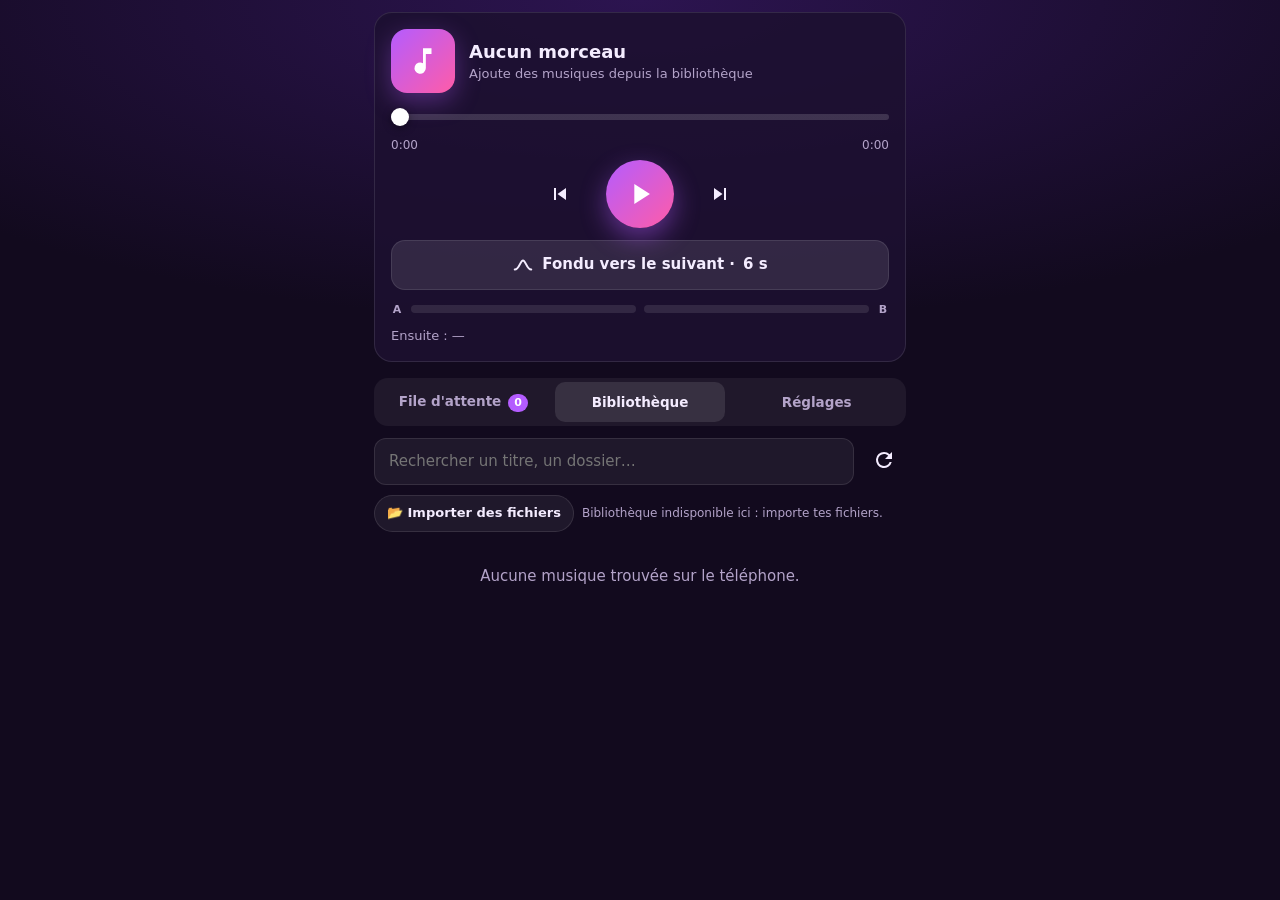
==== projects_hub/assets/builtin/fondu_musique/index.html @ 063cb2e8 "feat(hub): build Fondu musique as a built-in phone app playing local music Instead of pointing at a " ====
<!DOCTYPE html>
<html lang="fr">
<head>
  <meta charset="utf-8">
  <meta name="viewport" content="width=device-width, initial-scale=1, viewport-fit=cover, user-scalable=no">
  <meta name="theme-color" content="#160b24">
  <title>Fondu musique</title>
  <link rel="icon" href="data:,">
  <link rel="stylesheet" href="style.css">
</head>
<body>
  <main class="app">
    <section class="now card" aria-label="Lecture en cours">
      <div class="now-head">
        <div class="art" id="art" aria-hidden="true">
          <svg viewBox="0 0 24 24"><path d="M12 3v10.55A4 4 0 1 0 14 17V7h4V3h-6z"/></svg>
        </div>
        <div class="meta">
          <div class="title" id="title">Aucun morceau</div>
          <div class="sub" id="sub">Ajoute des musiques depuis la bibliothèque</div>
        </div>
      </div>

      <input type="range" id="seek" min="0" max="1000" value="0" aria-label="Position">
      <div class="times"><span id="cur">0:00</span><span id="dur">0:00</span></div>

      <div class="controls">
        <button class="icon" id="prev" aria-label="Précédent">
          <svg viewBox="0 0 24 24"><path d="M6 6h2v12H6zm3.5 6 8.5 6V6z"/></svg>
        </button>
        <button class="icon big" id="play" aria-label="Lecture"></button>
        <button class="icon" id="next" aria-label="Suivant">
          <svg viewBox="0 0 24 24"><path d="M6 18l8.5-6L6 6v12zM16 6v12h2V6h-2z"/></svg>
        </button>
      </div>

      <button class="fade-btn" id="fadeNow">
        <svg viewBox="0 0 24 24" aria-hidden="true"><path d="M3 17c5 0 6-10 9-10s4 10 9 10" fill="none" stroke="currentColor" stroke-width="2.2" stroke-linecap="round"/></svg>
        Fondu vers le suivant · <span id="fadeLabel">6 s</span>
      </button>

      <div class="mix" aria-label="Volumes des deux platines">
        <span class="deck-label">A</span>
        <div class="meter"><i id="mixA"></i></div>
        <div class="meter right"><i id="mixB"></i></div>
        <span class="deck-label">B</span>
      </div>
      <div class="upnext" id="upNext">Ensuite : —</div>
    </section>

    <nav class="tabs" role="tablist">
      <button role="tab" data-tab="queue" class="active">File d'attente <span class="count" id="qCount">0</span></button>
      <button role="tab" data-tab="library">Bibliothèque</button>
      <button role="tab" data-tab="settings">Réglages</button>
    </nav>

    <section class="tab" id="tab-queue">
      <div class="toolbar">
        <button class="chip" id="shuffle">🔀 Mélanger</button>
        <button class="chip" id="repeat">🔁 Tout répéter</button>
        <button class="chip danger" id="clear">Vider</button>
      </div>
      <ol class="list" id="queue"></ol>
      <div class="empty" id="queueEmpty">
        <p>La file d'attente est vide.</p>
        <button class="primary" data-goto="library">Choisir des musiques</button>
      </div>
    </section>

    <section class="tab hidden" id="tab-library">
      <div class="perm card hidden" id="perm">
        <p><strong>Accès à tes musiques</strong><br>Autorise « Accès à tous les fichiers » pour Mes Projets afin de lister les musiques du téléphone, puis reviens ici.</p>
        <button class="primary" id="grant">Autoriser l'accès</button>
      </div>
      <div class="search-row">
        <input type="search" id="search" placeholder="Rechercher un titre, un dossier…" autocomplete="off">
        <button class="icon small" id="refresh" aria-label="Actualiser">
          <svg viewBox="0 0 24 24"><path d="M17.65 6.35A7.96 7.96 0 0 0 12 4a8 8 0 1 0 7.73 10h-2.08A6 6 0 1 1 12 6c1.66 0 3.14.69 4.22 1.78L13 11h7V4l-2.35 2.35z"/></svg>
        </button>
      </div>
      <div class="toolbar">
        <label class="chip">📂 Importer des fichiers
          <input type="file" id="import" accept="audio/*" multiple hidden>
        </label>
        <span class="lib-info" id="libInfo"></span>
      </div>
      <div id="library"></div>
    </section>

    <section class="tab hidden" id="tab-settings">
      <div class="card setting">
        <div class="setting-head"><span>Durée du fondu</span><strong id="fadeVal">6 s</strong></div>
        <input type="range" id="fade" min="0" max="20" step="0.5" value="6">
      </div>
      <div class="card setting">
        <div class="setting-head"><span>Forme du fondu</span></div>
        <div class="segmented" id="curve">
          <button data-v="equal">Égale puissance</button>
          <button data-v="smooth">Douce</button>
          <button data-v="linear">Linéaire</button>
        </div>
        <svg class="curve-preview" id="curvePreview" viewBox="0 0 100 40" preserveAspectRatio="none"></svg>
      </div>
      <label class="card setting toggle">
        <span>Fondu automatique en fin de morceau<small>Le suivant démarre pendant que l'actuel s'éteint</small></span>
        <input type="checkbox" id="auto">
      </label>
      <label class="card setting toggle">
        <span>Fondu sur pause / reprise<small>Évite les coupures brutales</small></span>
        <input type="checkbox" id="fadePause">
      </label>
      <label class="card setting toggle">
        <span>Fondu aussi sur ⏮ / ⏭<small>Sinon passage rapide (1 s)</small></span>
        <input type="checkbox" id="fadeSkip">
      </label>
      <div class="card setting">
        <div class="setting-head"><span>Volume général</span><strong id="volVal">100 %</strong></div>
        <input type="range" id="volume" min="0" max="1" step="0.01" value="1">
      </div>
      <p class="about">Fondu musique · lit les musiques de ton téléphone (MP3, M4A, OGG, FLAC, WAV…) et enchaîne les morceaux en fondu. Tout reste sur l'appareil.</p>
    </section>
  </main>
  <div class="toast" id="toast" role="status"></div>
  <script src="app.js"></script>
</body>
</html>
---- projects_hub/assets/builtin/fondu_musique/style.css ----
:root {
  --bg: #120a1e;
  --bg2: #1d1030;
  --card: rgba(255, 255, 255, 0.06);
  --card-strong: rgba(255, 255, 255, 0.1);
  --line: rgba(255, 255, 255, 0.1);
  --text: #f4ecff;
  --muted: #b3a3c9;
  --accent: #b45cff;
  --accent2: #ff5ca8;
  --danger: #ff6b7a;
  --radius: 18px;
  color-scheme: dark;
}

* { box-sizing: border-box; -webkit-tap-highlight-color: transparent; }

html, body {
  margin: 0;
  min-height: 100%;
  background: radial-gradient(120% 60% at 50% 0%, #2c1450 0%, var(--bg) 60%) fixed, var(--bg);
  color: var(--text);
  font: 15px/1.4 system-ui, -apple-system, "Segoe UI", Roboto, sans-serif;
}

button, input { font: inherit; color: inherit; }
button { cursor: pointer; border: 0; background: none; }
svg { width: 24px; height: 24px; fill: currentColor; }

.app {
  max-width: 560px;
  margin: 0 auto;
  padding: max(12px, env(safe-area-inset-top)) 14px calc(24px + env(safe-area-inset-bottom));
}

.card {
  background: var(--card);
  border: 1px solid var(--line);
  border-radius: var(--radius);
}

.hidden { display: none !important; }

/* ---------- Now playing ---------- */
.now { padding: 16px; background: rgba(29, 16, 48, 0.88); }
.now-head { display: flex; gap: 14px; align-items: center; }
.art {
  flex: none; width: 64px; height: 64px; border-radius: 16px;
  display: grid; place-items: center;
  background: linear-gradient(135deg, var(--accent), var(--accent2));
  box-shadow: 0 8px 24px rgba(180, 92, 255, 0.35);
}
.art svg { width: 34px; height: 34px; fill: #fff; }
.art.playing { animation: pulse 1.6s ease-in-out infinite; }
@keyframes pulse { 50% { transform: scale(1.05); } }
.meta { min-width: 0; }
.title { font-size: 18px; font-weight: 750; white-space: nowrap; overflow: hidden; text-overflow: ellipsis; }
.sub { color: var(--muted); font-size: 13px; white-space: nowrap; overflow: hidden; text-overflow: ellipsis; }

input[type=range] {
  -webkit-appearance: none; appearance: none;
  width: 100%; height: 28px; background: transparent; margin: 10px 0 0;
}
input[type=range]::-webkit-slider-runnable-track {
  height: 6px; border-radius: 3px;
  background: linear-gradient(90deg, var(--accent) var(--p, 0%), rgba(255,255,255,0.15) var(--p, 0%));
}
input[type=range]::-webkit-slider-thumb {
  -webkit-appearance: none; width: 18px; height: 18px; border-radius: 50%;
  background: #fff; margin-top: -6px; box-shadow: 0 2px 8px rgba(0,0,0,0.4);
}
.times { display: flex; justify-content: space-between; color: var(--muted); font-size: 12px; font-variant-numeric: tabular-nums; }

.controls { display: flex; justify-content: center; align-items: center; gap: 22px; margin: 6px 0 12px; }
.icon { width: 48px; height: 48px; border-radius: 50%; display: grid; place-items: center; color: var(--text); }
.icon:active { background: var(--card-strong); }
.icon.big {
  width: 68px; height: 68px;
  background: linear-gradient(135deg, var(--accent), var(--accent2));
  box-shadow: 0 10px 26px rgba(180, 92, 255, 0.45);
}
.icon.big svg { width: 34px; height: 34px; fill: #fff; }
.icon.small { width: 44px; height: 44px; flex: none; }

.fade-btn {
  width: 100%; padding: 13px; border-radius: 14px;
  display: flex; align-items: center; justify-content: center; gap: 8px;
  background: var(--card-strong); border: 1px solid var(--line); font-weight: 650;
}
.fade-btn:active { background: rgba(180, 92, 255, 0.25); }
.fade-btn svg { width: 22px; height: 22px; }

.mix { display: flex; align-items: center; gap: 8px; margin-top: 12px; }
.deck-label { font-size: 11px; font-weight: 800; color: var(--muted); width: 12px; text-align: center; }
.meter { flex: 1; height: 8px; border-radius: 4px; background: rgba(255,255,255,0.1); overflow: hidden; display: flex; }
.meter i { display: block; height: 100%; width: 0; background: linear-gradient(90deg, var(--accent), var(--accent2)); border-radius: 4px; transition: width 0.1s linear; }
.meter.right { justify-content: flex-end; }
.meter.right i { background: linear-gradient(90deg, var(--accent2), var(--accent)); }
.upnext { margin-top: 10px; font-size: 13px; color: var(--muted); white-space: nowrap; overflow: hidden; text-overflow: ellipsis; }

/* ---------- Tabs ---------- */
.tabs { display: flex; gap: 6px; margin: 16px 0 12px; padding: 4px; background: var(--card); border-radius: 14px; }
.tabs button { flex: 1; padding: 10px 4px; border-radius: 10px; color: var(--muted); font-weight: 650; font-size: 13.5px; white-space: nowrap; }
.tabs button.active { background: var(--card-strong); color: var(--text); }
.count { display: inline-block; margin-left: 2px; min-width: 20px; padding: 0 6px; border-radius: 10px; background: var(--accent); color: #fff; font-size: 11px; line-height: 18px; }

.toolbar { display: flex; flex-wrap: wrap; gap: 8px; align-items: center; margin-bottom: 10px; }
.chip { padding: 8px 12px; border-radius: 999px; background: var(--card); border: 1px solid var(--line); font-size: 13px; font-weight: 600; }
.chip.on { background: rgba(180, 92, 255, 0.25); border-color: var(--accent); }
.chip.danger { color: var(--danger); }
.primary { padding: 12px 18px; border-radius: 12px; background: linear-gradient(135deg, var(--accent), var(--accent2)); color: #fff; font-weight: 700; }

/* ---------- Lists ---------- */
.list { list-style: none; margin: 0; padding: 0; }
.row {
  display: flex; align-items: center; gap: 10px;
  padding: 10px 10px 10px 12px; margin-bottom: 6px;
  background: var(--card); border: 1px solid var(--line); border-radius: 14px;
}
.row.current { border-color: var(--accent); background: rgba(180, 92, 255, 0.16); }
.row .num { width: 22px; text-align: center; color: var(--muted); font-size: 12px; font-variant-numeric: tabular-nums; flex: none; }
.row .txt { flex: 1; min-width: 0; }
.row .name { font-weight: 600; white-space: nowrap; overflow: hidden; text-overflow: ellipsis; }
.row .folder { font-size: 12px; color: var(--muted); white-space: nowrap; overflow: hidden; text-overflow: ellipsis; }
.row .btn { width: 36px; height: 36px; border-radius: 10px; display: grid; place-items: center; color: var(--muted); flex: none; font-size: 18px; }
.row .btn:active { background: var(--card-strong); color: var(--text); }
.row .btn.add { color: var(--accent); font-size: 24px; font-weight: 300; }
.eq { display: inline-flex; gap: 2px; align-items: flex-end; height: 14px; width: 22px; justify-content: center; flex: none; }
.eq i { width: 3px; background: var(--accent); animation: eq 0.9s ease-in-out infinite; }
.eq i:nth-child(2) { animation-delay: -0.3s; } .eq i:nth-child(3) { animation-delay: -0.6s; }
.eq.paused i { animation-play-state: paused; }
@keyframes eq { 0%, 100% { height: 3px; } 50% { height: 14px; } }

.empty { text-align: center; color: var(--muted); padding: 24px 0; }

.search-row { display: flex; gap: 8px; margin-bottom: 10px; }
input[type=search] {
  flex: 1; padding: 12px 14px; border-radius: 12px;
  border: 1px solid var(--line); background: var(--card); outline: none;
}
input[type=search]:focus { border-color: var(--accent); }
.lib-info { color: var(--muted); font-size: 12px; }

details.folder { margin-bottom: 8px; background: var(--card); border: 1px solid var(--line); border-radius: 14px; overflow: hidden; }
details.folder summary {
  list-style: none; display: flex; align-items: center; gap: 10px; padding: 12px; cursor: pointer;
}
details.folder summary::-webkit-details-marker { display: none; }
details.folder summary .fname { flex: 1; min-width: 0; font-weight: 700; white-space: nowrap; overflow: hidden; text-overflow: ellipsis; }
details.folder summary .fcount { color: var(--muted); font-size: 12px; }
details.folder .tracks { padding: 0 8px 8px; }
details.folder .row { background: rgba(255,255,255,0.03); }

.perm { padding: 14px; margin-bottom: 12px; border-color: var(--accent); }
.perm p { margin: 0 0 10px; }

/* ---------- Settings ---------- */
.setting { padding: 14px; margin-bottom: 10px; display: block; }
.setting-head { display: flex; justify-content: space-between; align-items: center; font-weight: 600; }
.setting-head strong { color: var(--accent); font-variant-numeric: tabular-nums; }
.toggle { display: flex; align-items: center; justify-content: space-between; gap: 12px; font-weight: 600; }
.toggle small { display: block; font-weight: 400; color: var(--muted); font-size: 12px; }
.toggle input { appearance: none; -webkit-appearance: none; width: 48px; height: 28px; border-radius: 14px; background: rgba(255,255,255,0.18); position: relative; flex: none; transition: background 0.2s; }
.toggle input::after { content: ""; position: absolute; top: 3px; left: 3px; width: 22px; height: 22px; border-radius: 50%; background: #fff; transition: transform 0.2s; }
.toggle input:checked { background: var(--accent); }
.toggle input:checked::after { transform: translateX(20px); }
.segmented { display: flex; gap: 4px; margin-top: 10px; padding: 3px; background: rgba(0,0,0,0.25); border-radius: 12px; }
.segmented button { flex: 1; padding: 9px 4px; border-radius: 9px; font-size: 13px; color: var(--muted); font-weight: 600; }
.segmented button.active { background: var(--accent); color: #fff; }
.curve-preview { width: 100%; height: 56px; margin-top: 10px; }
.curve-preview path { fill: none; stroke-width: 2.4; vector-effect: non-scaling-stroke; }
.about { color: var(--muted); font-size: 12px; text-align: center; margin-top: 16px; }

.toast {
  position: fixed; left: 50%; bottom: calc(20px + env(safe-area-inset-bottom)); transform: translate(-50%, 30px);
  background: #fff; color: #1d1030; padding: 10px 16px; border-radius: 12px; font-weight: 600; font-size: 14px;
  opacity: 0; pointer-events: none; transition: all 0.25s; max-width: 90vw; text-align: center; z-index: 50;
}
.toast.show { opacity: 1; transform: translate(-50%, 0); }
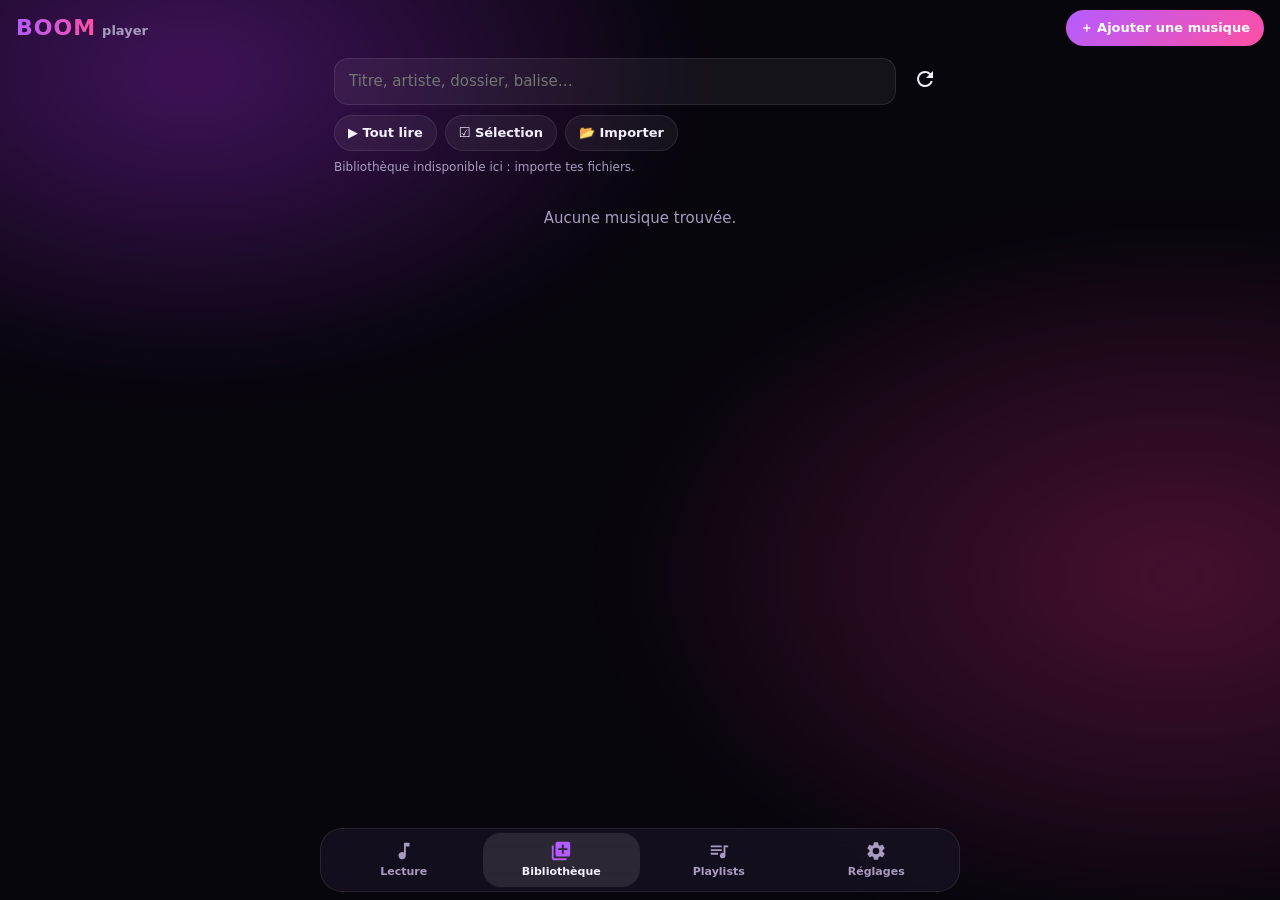
==== commit 1cd9ca4f: "feat(hub): turn Fondu musique into the phone version of Boom Player Rebuilt the built-in app from th" ====
--- a/projects_hub/assets/builtin/fondu_musique/index.html
+++ b/projects_hub/assets/builtin/fondu_musique/index.html
@@ -3,123 +3,174 @@
 <head>
   <meta charset="utf-8">
   <meta name="viewport" content="width=device-width, initial-scale=1, viewport-fit=cover, user-scalable=no">
-  <meta name="theme-color" content="#160b24">
-  <title>Fondu musique</title>
+  <meta name="theme-color" content="#08060d">
+  <title>Boom Player</title>
   <link rel="icon" href="data:,">
   <link rel="stylesheet" href="style.css">
 </head>
 <body>
-  <main class="app">
-    <section class="now card" aria-label="Lecture en cours">
-      <div class="now-head">
-        <div class="art" id="art" aria-hidden="true">
-          <svg viewBox="0 0 24 24"><path d="M12 3v10.55A4 4 0 1 0 14 17V7h4V3h-6z"/></svg>
+  <div id="ambient" aria-hidden="true"></div>
+
+  <header class="top">
+    <div class="brand"><span class="logo">BOOM</span><span class="brand-sub">player</span></div>
+    <button class="pill accent" id="addMusicBtn">＋ Ajouter une musique</button>
+  </header>
+
+  <main id="views">
+    <!-- ================= Lecture ================= -->
+    <section class="view" id="view-now">
+      <div class="np card glass">
+        <div class="np-art" id="npArt"><span id="npInitials">♪</span></div>
+        <div class="np-title" id="npTitle">Aucun morceau</div>
+        <div class="np-artist" id="npArtist">Choisis des musiques dans la bibliothèque</div>
+        <div class="np-tags" id="npTags"></div>
+        <input type="range" id="seek" min="0" max="1000" value="0" aria-label="Position">
+        <div class="times"><span id="cur">0:00</span><span id="dur">0:00</span></div>
+        <div class="transport">
+          <button class="ic" id="shuffleBtn" aria-label="Aléatoire"><svg viewBox="0 0 24 24"><path d="M10.6 9.2 5.4 4 4 5.4l5.2 5.2 1.4-1.4zM14.5 4l2 2L4 18.6 5.4 20 18 7.5l2 2V4h-5.5zm.3 9.4-1.4 1.4 3.1 3.1-2 2.1H20v-5.5l-2 2-3.2-3.1z"/></svg></button>
+          <button class="ic" id="prevBtn" aria-label="Précédent"><svg viewBox="0 0 24 24"><path d="M6 6h2v12H6zm3.5 6 8.5 6V6z"/></svg></button>
+          <button class="ic play" id="playBtn" aria-label="Lecture"></button>
+          <button class="ic" id="nextBtn" aria-label="Suivant"><svg viewBox="0 0 24 24"><path d="M6 18l8.5-6L6 6v12zM16 6v12h2V6h-2z"/></svg></button>
+          <button class="ic" id="loopBtn" aria-label="Répéter"><svg viewBox="0 0 24 24"><path d="M7 7h10v3l4-4-4-4v3H5v6h2V7zm10 10H7v-3l-4 4 4 4v-3h12v-6h-2v4z"/></svg><b id="loopOne">1</b></button>
         </div>
-        <div class="meta">
-          <div class="title" id="title">Aucun morceau</div>
-          <div class="sub" id="sub">Ajoute des musiques depuis la bibliothèque</div>
+        <button class="fade-btn" id="fadeNowBtn">
+          <svg viewBox="0 0 24 24" aria-hidden="true"><path d="M3 17c5 0 6-10 9-10s4 10 9 10" fill="none" stroke="currentColor" stroke-width="2.2" stroke-linecap="round"/></svg>
+          Fondu vers le suivant · <span id="fadeLabel">6 s</span>
+        </button>
+        <div class="mix" aria-label="Volumes des platines">
+          <span>A</span><div class="meter"><i id="mixA"></i></div><div class="meter r"><i id="mixB"></i></div><span>B</span>
         </div>
       </div>
 
-      <input type="range" id="seek" min="0" max="1000" value="0" aria-label="Position">
-      <div class="times"><span id="cur">0:00</span><span id="dur">0:00</span></div>
-
-      <div class="controls">
-        <button class="icon" id="prev" aria-label="Précédent">
-          <svg viewBox="0 0 24 24"><path d="M6 6h2v12H6zm3.5 6 8.5 6V6z"/></svg>
-        </button>
-        <button class="icon big" id="play" aria-label="Lecture"></button>
-        <button class="icon" id="next" aria-label="Suivant">
-          <svg viewBox="0 0 24 24"><path d="M6 18l8.5-6L6 6v12zM16 6v12h2V6h-2z"/></svg>
-        </button>
+      <div class="section-head">
+        <h2>À suivre <small id="queueInfo"></small></h2>
+        <button class="pill" id="queueDedupBtn">Doublons</button>
+        <button class="pill danger" id="queueClearBtn">Vider</button>
       </div>
-
-      <button class="fade-btn" id="fadeNow">
-        <svg viewBox="0 0 24 24" aria-hidden="true"><path d="M3 17c5 0 6-10 9-10s4 10 9 10" fill="none" stroke="currentColor" stroke-width="2.2" stroke-linecap="round"/></svg>
-        Fondu vers le suivant · <span id="fadeLabel">6 s</span>
-      </button>
-
-      <div class="mix" aria-label="Volumes des deux platines">
-        <span class="deck-label">A</span>
-        <div class="meter"><i id="mixA"></i></div>
-        <div class="meter right"><i id="mixB"></i></div>
-        <span class="deck-label">B</span>
-      </div>
-      <div class="upnext" id="upNext">Ensuite : —</div>
-    </section>
-
-    <nav class="tabs" role="tablist">
-      <button role="tab" data-tab="queue" class="active">File d'attente <span class="count" id="qCount">0</span></button>
-      <button role="tab" data-tab="library">Bibliothèque</button>
-      <button role="tab" data-tab="settings">Réglages</button>
-    </nav>
-
-    <section class="tab" id="tab-queue">
-      <div class="toolbar">
-        <button class="chip" id="shuffle">🔀 Mélanger</button>
-        <button class="chip" id="repeat">🔁 Tout répéter</button>
-        <button class="chip danger" id="clear">Vider</button>
-      </div>
-      <ol class="list" id="queue"></ol>
+      <ol class="rows" id="queueList"></ol>
       <div class="empty" id="queueEmpty">
         <p>La file d'attente est vide.</p>
-        <button class="primary" data-goto="library">Choisir des musiques</button>
+        <button class="pill accent" data-goto="library">Ouvrir la bibliothèque</button>
       </div>
     </section>
 
-    <section class="tab hidden" id="tab-library">
-      <div class="perm card hidden" id="perm">
+    <!-- ================= Bibliothèque ================= -->
+    <section class="view hidden" id="view-library">
+      <div class="perm card hidden" id="permBox">
         <p><strong>Accès à tes musiques</strong><br>Autorise « Accès à tous les fichiers » pour Mes Projets afin de lister les musiques du téléphone, puis reviens ici.</p>
-        <button class="primary" id="grant">Autoriser l'accès</button>
+        <button class="pill accent" id="grantBtn">Autoriser l'accès</button>
       </div>
       <div class="search-row">
-        <input type="search" id="search" placeholder="Rechercher un titre, un dossier…" autocomplete="off">
-        <button class="icon small" id="refresh" aria-label="Actualiser">
-          <svg viewBox="0 0 24 24"><path d="M17.65 6.35A7.96 7.96 0 0 0 12 4a8 8 0 1 0 7.73 10h-2.08A6 6 0 1 1 12 6c1.66 0 3.14.69 4.22 1.78L13 11h7V4l-2.35 2.35z"/></svg>
-        </button>
+        <input type="search" id="search" placeholder="Titre, artiste, dossier, balise…" autocomplete="off">
+        <button class="ic sm" id="refreshBtn" aria-label="Actualiser"><svg viewBox="0 0 24 24"><path d="M17.65 6.35A7.96 7.96 0 0 0 12 4a8 8 0 1 0 7.73 10h-2.08A6 6 0 1 1 12 6c1.66 0 3.14.69 4.22 1.78L13 11h7V4l-2.35 2.35z"/></svg></button>
       </div>
+      <div class="chips" id="tagFilter"></div>
       <div class="toolbar">
-        <label class="chip">📂 Importer des fichiers
-          <input type="file" id="import" accept="audio/*" multiple hidden>
-        </label>
-        <span class="lib-info" id="libInfo"></span>
+        <button class="pill" id="playAllBtn">▶ Tout lire</button>
+        <button class="pill" id="selectBtn">☑ Sélection</button>
+        <label class="pill">📂 Importer<input type="file" id="importFiles" accept="audio/*" multiple hidden></label>
+        <span class="muted" id="libInfo"></span>
       </div>
-      <div id="library"></div>
+      <div id="libList"></div>
     </section>
 
-    <section class="tab hidden" id="tab-settings">
+    <!-- ================= Playlists ================= -->
+    <section class="view hidden" id="view-playlists">
+      <div id="plIndex">
+        <div class="toolbar">
+          <button class="pill accent" id="newPlBtn">＋ Nouvelle playlist</button>
+          <label class="pill">📥 Importer (.json)<input type="file" id="importPlInput" accept="application/json,.json" hidden></label>
+        </div>
+        <ul class="rows" id="plList"></ul>
+        <div class="empty hidden" id="plEmpty"><p>Pas encore de playlist.<br>Crée-en une, ou importe celle exportée depuis Boom Player sur ton PC (⤓).</p></div>
+      </div>
+      <div id="plDetail" class="hidden">
+        <div class="pl-head">
+          <button class="ic sm" id="plBackBtn" aria-label="Retour"><svg viewBox="0 0 24 24"><path d="M20 11H7.83l5.59-5.59L12 4l-8 8 8 8 1.41-1.41L7.83 13H20v-2z"/></svg></button>
+          <div class="pl-title-wrap">
+            <h2 id="plTitle"></h2>
+            <small id="plInfo" class="muted"></small>
+          </div>
+          <button class="ic sm" id="plMenuBtn" aria-label="Options"><svg viewBox="0 0 24 24"><path d="M12 8a2 2 0 1 0 0-4 2 2 0 0 0 0 4zm0 2a2 2 0 1 0 0 4 2 2 0 0 0 0-4zm0 6a2 2 0 1 0 0 4 2 2 0 0 0 0-4z"/></svg></button>
+        </div>
+        <div class="toolbar">
+          <button class="pill accent" id="plPlayBtn">▶ Lire</button>
+          <button class="pill" id="plShuffleBtn">🔀 Aléatoire</button>
+          <button class="pill" id="plAddBtn">＋ Morceaux</button>
+          <button class="pill" id="plStartMarkerBtn">🚩 Repère au début</button>
+        </div>
+        <div class="chips" id="plTagFilter"></div>
+        <ol class="rows" id="plTracks"></ol>
+        <div class="empty hidden" id="plTracksEmpty"><p>Playlist vide.</p></div>
+      </div>
+    </section>
+
+    <!-- ================= Réglages ================= -->
+    <section class="view hidden" id="view-settings">
       <div class="card setting">
         <div class="setting-head"><span>Durée du fondu</span><strong id="fadeVal">6 s</strong></div>
-        <input type="range" id="fade" min="0" max="20" step="0.5" value="6">
+        <input type="range" id="fadeRange" min="0" max="20" step="0.5" value="6">
       </div>
       <div class="card setting">
         <div class="setting-head"><span>Forme du fondu</span></div>
-        <div class="segmented" id="curve">
+        <div class="segmented" id="curveSeg">
           <button data-v="equal">Égale puissance</button>
           <button data-v="smooth">Douce</button>
           <button data-v="linear">Linéaire</button>
         </div>
-        <svg class="curve-preview" id="curvePreview" viewBox="0 0 100 40" preserveAspectRatio="none"></svg>
+        <svg class="curve" id="curvePreview" viewBox="0 0 100 40" preserveAspectRatio="none"></svg>
       </div>
-      <label class="card setting toggle">
-        <span>Fondu automatique en fin de morceau<small>Le suivant démarre pendant que l'actuel s'éteint</small></span>
-        <input type="checkbox" id="auto">
-      </label>
-      <label class="card setting toggle">
-        <span>Fondu sur pause / reprise<small>Évite les coupures brutales</small></span>
-        <input type="checkbox" id="fadePause">
-      </label>
-      <label class="card setting toggle">
-        <span>Fondu aussi sur ⏮ / ⏭<small>Sinon passage rapide (1 s)</small></span>
-        <input type="checkbox" id="fadeSkip">
-      </label>
+      <label class="card setting toggle"><span>Fondu automatique en fin de morceau<small>Le suivant démarre pendant que l'actuel s'éteint</small></span><input type="checkbox" id="autoChk"></label>
+      <label class="card setting toggle"><span>Fondu quand je skip<small>⏮ / ⏭ et choix d'un morceau sans coupure brute</small></span><input type="checkbox" id="skipChk"></label>
+      <label class="card setting toggle"><span>Fondu sur pause / reprise</span><input type="checkbox" id="pauseChk"></label>
+      <label class="card setting toggle"><span>Fond ambiant animé<small>La couleur suit le morceau en cours</small></span><input type="checkbox" id="ambientChk"></label>
       <div class="card setting">
         <div class="setting-head"><span>Volume général</span><strong id="volVal">100 %</strong></div>
-        <input type="range" id="volume" min="0" max="1" step="0.01" value="1">
+        <input type="range" id="volRange" min="0" max="1" step="0.01" value="1">
       </div>
-      <p class="about">Fondu musique · lit les musiques de ton téléphone (MP3, M4A, OGG, FLAC, WAV…) et enchaîne les morceaux en fondu. Tout reste sur l'appareil.</p>
+      <div class="card setting">
+        <div class="setting-head"><span>Bibliothèque</span></div>
+        <div class="toolbar flush">
+          <button class="pill" id="dedupLibBtn">🧹 Masquer les doublons</button>
+          <button class="pill" id="rescanBtn">↻ Revalider les fichiers</button>
+        </div>
+        <small class="muted" id="dedupInfo"></small>
+      </div>
+      <p class="about">Boom Player · version téléphone de Mes Projets. Lit les musiques du téléphone et de la carte SD, et les enchaîne en fondu. Les playlists exportées depuis Boom Player sur PC (⤓ .json) s'importent ici : les morceaux se retrouvent par nom de fichier.</p>
     </section>
   </main>
+
+  <!-- Mini player + navigation -->
+  <div class="bottom">
+    <div class="mini glass hidden" id="mini">
+      <div class="mini-progress"><i id="miniBar"></i></div>
+      <div class="mini-art" id="miniArt"></div>
+      <div class="mini-txt" id="miniOpen"><div class="mini-title" id="miniTitle"></div><div class="mini-artist" id="miniArtist"></div></div>
+      <button class="ic sm" id="miniPlay" aria-label="Lecture"></button>
+      <button class="ic sm" id="miniNext" aria-label="Suivant"><svg viewBox="0 0 24 24"><path d="M6 18l8.5-6L6 6v12zM16 6v12h2V6h-2z"/></svg></button>
+    </div>
+    <div class="selbar glass hidden" id="selBar">
+      <span id="selCount">0</span>
+      <button class="pill" data-sel="queue">＋ File</button>
+      <button class="pill" data-sel="playlist">＋ Playlist</button>
+      <button class="pill" data-sel="tag">🏷 Balise</button>
+      <button class="pill" data-sel="cancel">✕</button>
+    </div>
+    <nav class="tabs glass" role="tablist">
+      <button data-view="now" class="active"><svg viewBox="0 0 24 24"><path d="M12 3v10.55A4 4 0 1 0 14 17V7h4V3h-6z"/></svg>Lecture</button>
+      <button data-view="library"><svg viewBox="0 0 24 24"><path d="M4 6H2v14a2 2 0 0 0 2 2h14v-2H4V6zm16-4H8a2 2 0 0 0-2 2v12a2 2 0 0 0 2 2h12a2 2 0 0 0 2-2V4a2 2 0 0 0-2-2zm-1 9h-4v4h-2v-4H9V9h4V5h2v4h4v2z"/></svg>Bibliothèque</button>
+      <button data-view="playlists"><svg viewBox="0 0 24 24"><path d="M15 6H3v2h12V6zm0 4H3v2h12v-2zM3 16h8v-2H3v2zM17 6v8.18A3 3 0 1 0 19 17V8h3V6h-5z"/></svg>Playlists</button>
+      <button data-view="settings"><svg viewBox="0 0 24 24"><path d="M19.14 12.94a7.07 7.07 0 0 0 0-1.88l2.03-1.58a.5.5 0 0 0 .12-.64l-1.92-3.32a.5.5 0 0 0-.61-.22l-2.39.96a7.03 7.03 0 0 0-1.62-.94l-.36-2.54a.5.5 0 0 0-.5-.42h-3.84a.5.5 0 0 0-.49.42l-.36 2.54c-.59.24-1.13.56-1.62.94l-2.39-.96a.5.5 0 0 0-.61.22L2.71 8.84a.5.5 0 0 0 .12.64l2.03 1.58a7.07 7.07 0 0 0 0 1.88l-2.03 1.58a.5.5 0 0 0-.12.64l1.92 3.32c.13.22.39.3.61.22l2.39-.96c.49.38 1.03.7 1.62.94l.36 2.54c.05.24.25.42.49.42h3.84c.24 0 .45-.18.49-.42l.36-2.54c.59-.24 1.13-.56 1.62-.94l2.39.96c.22.08.48 0 .61-.22l1.92-3.32a.5.5 0 0 0-.12-.64l-2.03-1.58zM12 15.6A3.6 3.6 0 1 1 12 8.4a3.6 3.6 0 0 1 0 7.2z"/></svg>Réglages</button>
+    </nav>
+  </div>
+
+  <!-- Bottom sheet / dialogs -->
+  <div class="scrim hidden" id="scrim"></div>
+  <div class="sheet glass hidden" id="sheet" role="dialog" aria-modal="true">
+    <div class="sheet-grip"></div>
+    <div id="sheetBody"></div>
+  </div>
+
   <div class="toast" id="toast" role="status"></div>
   <script src="app.js"></script>
 </body>
--- a/projects_hub/assets/builtin/fondu_musique/style.css
+++ b/projects_hub/assets/builtin/fondu_musique/style.css
@@ -1,179 +1,262 @@
 :root {
-  --bg: #120a1e;
-  --bg2: #1d1030;
-  --card: rgba(255, 255, 255, 0.06);
-  --card-strong: rgba(255, 255, 255, 0.1);
-  --line: rgba(255, 255, 255, 0.1);
-  --text: #f4ecff;
-  --muted: #b3a3c9;
+  --bg: #08060d;
+  --bg-2: #120d1c;
+  --glass: rgba(24, 18, 36, 0.72);
+  --card: rgba(255, 255, 255, 0.055);
+  --card-2: rgba(255, 255, 255, 0.1);
+  --line: rgba(255, 255, 255, 0.09);
+  --text: #f5f0ff;
+  --dim: #a99cbf;
   --accent: #b45cff;
-  --accent2: #ff5ca8;
+  --accent-2: #ff4fa3;
   --danger: #ff6b7a;
-  --radius: 18px;
+  --amb-1: 280;
+  --amb-2: 330;
+  --nav-h: 64px;
+  --mini-h: 0px;
   color-scheme: dark;
 }
 
 * { box-sizing: border-box; -webkit-tap-highlight-color: transparent; }
-
-html, body {
-  margin: 0;
-  min-height: 100%;
-  background: radial-gradient(120% 60% at 50% 0%, #2c1450 0%, var(--bg) 60%) fixed, var(--bg);
-  color: var(--text);
+html, body { margin: 0; background: var(--bg); color: var(--text); }
+body {
   font: 15px/1.4 system-ui, -apple-system, "Segoe UI", Roboto, sans-serif;
-}
-
+  min-height: 100dvh;
+  overscroll-behavior: none;
+  -webkit-user-select: none; user-select: none;
+}
 button, input { font: inherit; color: inherit; }
-button { cursor: pointer; border: 0; background: none; }
+button { border: 0; background: none; cursor: pointer; touch-action: manipulation; }
 svg { width: 24px; height: 24px; fill: currentColor; }
-
-.app {
-  max-width: 560px;
-  margin: 0 auto;
-  padding: max(12px, env(safe-area-inset-top)) 14px calc(24px + env(safe-area-inset-bottom));
-}
-
-.card {
-  background: var(--card);
-  border: 1px solid var(--line);
-  border-radius: var(--radius);
-}
-
 .hidden { display: none !important; }
-
-/* ---------- Now playing ---------- */
-.now { padding: 16px; background: rgba(29, 16, 48, 0.88); }
-.now-head { display: flex; gap: 14px; align-items: center; }
-.art {
-  flex: none; width: 64px; height: 64px; border-radius: 16px;
+.muted { color: var(--dim); font-size: 12px; }
+
+#ambient {
+  position: fixed; inset: -20%; z-index: 0; pointer-events: none;
+  background:
+    radial-gradient(40% 35% at 25% 20%, hsla(var(--amb-1), 85%, 55%, 0.35), transparent 70%),
+    radial-gradient(45% 40% at 80% 60%, hsla(var(--amb-2), 85%, 55%, 0.28), transparent 70%);
+  filter: blur(30px);
+  transition: background 1.2s ease;
+  animation: drift 18s ease-in-out infinite alternate;
+}
+body.no-ambient #ambient { display: none; }
+@keyframes drift { to { transform: translate(4%, -3%) scale(1.08); } }
+
+.glass { background: var(--glass); backdrop-filter: blur(22px) saturate(1.4); -webkit-backdrop-filter: blur(22px) saturate(1.4); }
+.card { background: var(--card); border: 1px solid var(--line); border-radius: 20px; }
+
+/* ---------- top ---------- */
+.top {
+  position: relative; z-index: 2;
+  display: flex; align-items: center; justify-content: space-between; gap: 10px;
+  padding: calc(10px + env(safe-area-inset-top)) 16px 6px;
+}
+.brand { display: flex; align-items: baseline; gap: 6px; }
+.logo {
+  font-weight: 900; font-size: 22px; letter-spacing: 1px;
+  background: linear-gradient(90deg, var(--accent), var(--accent-2), var(--accent));
+  background-size: 200% 100%; -webkit-background-clip: text; background-clip: text; color: transparent;
+  animation: shine 6s linear infinite;
+}
+@keyframes shine { to { background-position: 200% 0; } }
+.brand-sub { color: var(--dim); font-weight: 600; font-size: 13px; }
+
+#views {
+  position: relative; z-index: 1;
+  max-width: 640px; margin: 0 auto;
+  padding: 6px 14px calc(var(--nav-h) + var(--mini-h) + 24px + env(safe-area-inset-bottom));
+}
+.view { animation: fadeIn 0.22s ease; }
+@keyframes fadeIn { from { opacity: 0; transform: translateY(6px); } }
+
+/* ---------- pills / chips ---------- */
+.pill {
+  display: inline-flex; align-items: center; gap: 6px; white-space: nowrap;
+  padding: 8px 13px; border-radius: 999px; font-size: 13px; font-weight: 650;
+  background: var(--card); border: 1px solid var(--line);
+}
+.pill:active { background: var(--card-2); }
+.pill.accent { background: linear-gradient(135deg, var(--accent), var(--accent-2)); border-color: transparent; color: #fff; }
+.pill.danger { color: var(--danger); }
+.pill.on { border-color: var(--accent); background: rgba(180, 92, 255, 0.22); }
+.toolbar { display: flex; flex-wrap: wrap; gap: 8px; align-items: center; margin: 10px 0; }
+.toolbar.flush { margin-bottom: 4px; }
+.chips { display: flex; gap: 6px; overflow-x: auto; scrollbar-width: none; margin: 6px 0; }
+.chips::-webkit-scrollbar { display: none; }
+.chips:empty { display: none; }
+.chip { flex: none; padding: 6px 11px; border-radius: 999px; font-size: 12.5px; font-weight: 600; background: var(--card); border: 1px solid var(--line); color: var(--dim); }
+.chip.on { color: #fff; border-color: var(--accent); background: rgba(180, 92, 255, 0.25); }
+.tag { display: inline-block; padding: 1px 7px; margin: 2px 4px 0 0; border-radius: 999px; font-size: 10.5px; font-weight: 700; background: rgba(180, 92, 255, 0.18); color: #e2c8ff; }
+
+/* ---------- now playing ---------- */
+.np { padding: 18px 18px 14px; text-align: center; }
+.np-art {
+  width: min(56vw, 230px); aspect-ratio: 1; margin: 4px auto 14px; border-radius: 28px;
   display: grid; place-items: center;
-  background: linear-gradient(135deg, var(--accent), var(--accent2));
-  box-shadow: 0 8px 24px rgba(180, 92, 255, 0.35);
-}
-.art svg { width: 34px; height: 34px; fill: #fff; }
-.art.playing { animation: pulse 1.6s ease-in-out infinite; }
-@keyframes pulse { 50% { transform: scale(1.05); } }
-.meta { min-width: 0; }
-.title { font-size: 18px; font-weight: 750; white-space: nowrap; overflow: hidden; text-overflow: ellipsis; }
-.sub { color: var(--muted); font-size: 13px; white-space: nowrap; overflow: hidden; text-overflow: ellipsis; }
-
-input[type=range] {
-  -webkit-appearance: none; appearance: none;
-  width: 100%; height: 28px; background: transparent; margin: 10px 0 0;
-}
-input[type=range]::-webkit-slider-runnable-track {
-  height: 6px; border-radius: 3px;
-  background: linear-gradient(90deg, var(--accent) var(--p, 0%), rgba(255,255,255,0.15) var(--p, 0%));
-}
-input[type=range]::-webkit-slider-thumb {
-  -webkit-appearance: none; width: 18px; height: 18px; border-radius: 50%;
-  background: #fff; margin-top: -6px; box-shadow: 0 2px 8px rgba(0,0,0,0.4);
-}
-.times { display: flex; justify-content: space-between; color: var(--muted); font-size: 12px; font-variant-numeric: tabular-nums; }
-
-.controls { display: flex; justify-content: center; align-items: center; gap: 22px; margin: 6px 0 12px; }
-.icon { width: 48px; height: 48px; border-radius: 50%; display: grid; place-items: center; color: var(--text); }
-.icon:active { background: var(--card-strong); }
-.icon.big {
-  width: 68px; height: 68px;
-  background: linear-gradient(135deg, var(--accent), var(--accent2));
-  box-shadow: 0 10px 26px rgba(180, 92, 255, 0.45);
-}
-.icon.big svg { width: 34px; height: 34px; fill: #fff; }
-.icon.small { width: 44px; height: 44px; flex: none; }
-
-.fade-btn {
-  width: 100%; padding: 13px; border-radius: 14px;
-  display: flex; align-items: center; justify-content: center; gap: 8px;
-  background: var(--card-strong); border: 1px solid var(--line); font-weight: 650;
-}
-.fade-btn:active { background: rgba(180, 92, 255, 0.25); }
+  background: linear-gradient(135deg, hsl(var(--amb-1), 80%, 58%), hsl(var(--amb-2), 85%, 55%));
+  box-shadow: 0 18px 50px hsla(var(--amb-1), 80%, 50%, 0.45);
+  transition: background 1s, box-shadow 1s;
+}
+.np-art span { font-size: clamp(42px, 14vw, 72px); font-weight: 900; color: rgba(255, 255, 255, 0.92); letter-spacing: -2px; }
+.np-art.playing { animation: beat 1.8s ease-in-out infinite; }
+@keyframes beat { 50% { transform: scale(1.03); } }
+.np-title { font-size: 20px; font-weight: 800; white-space: nowrap; overflow: hidden; text-overflow: ellipsis; }
+.np-artist { color: var(--dim); font-size: 14px; white-space: nowrap; overflow: hidden; text-overflow: ellipsis; }
+.np-tags { min-height: 6px; }
+
+input[type=range] { -webkit-appearance: none; appearance: none; width: 100%; height: 30px; background: transparent; margin: 8px 0 0; touch-action: none; }
+input[type=range]::-webkit-slider-runnable-track { height: 6px; border-radius: 3px; background: linear-gradient(90deg, var(--accent) var(--p, 0%), rgba(255, 255, 255, 0.14) var(--p, 0%)); }
+input[type=range]::-webkit-slider-thumb { -webkit-appearance: none; width: 18px; height: 18px; border-radius: 50%; background: #fff; margin-top: -6px; box-shadow: 0 0 0 4px rgba(180, 92, 255, 0.3); }
+.times { display: flex; justify-content: space-between; color: var(--dim); font-size: 12px; font-variant-numeric: tabular-nums; }
+
+.transport { display: flex; justify-content: space-between; align-items: center; margin: 6px 4px 12px; }
+.ic { width: 48px; height: 48px; border-radius: 50%; display: grid; place-items: center; position: relative; color: var(--text); flex: none; }
+.ic:active { background: var(--card-2); }
+.ic.sm { width: 42px; height: 42px; }
+.ic.on { color: var(--accent); }
+.ic b { position: absolute; right: 7px; bottom: 8px; font-size: 9px; color: var(--accent); display: none; }
+.ic.one b { display: block; }
+.ic.play { width: 72px; height: 72px; background: linear-gradient(135deg, var(--accent), var(--accent-2)); box-shadow: 0 10px 30px rgba(180, 92, 255, 0.5); }
+.ic.play svg { width: 36px; height: 36px; fill: #fff; }
+
+.fade-btn { width: 100%; padding: 13px; border-radius: 16px; display: flex; align-items: center; justify-content: center; gap: 8px; background: var(--card-2); border: 1px solid var(--line); font-weight: 700; }
+.fade-btn:active { background: rgba(180, 92, 255, 0.28); }
 .fade-btn svg { width: 22px; height: 22px; }
-
-.mix { display: flex; align-items: center; gap: 8px; margin-top: 12px; }
-.deck-label { font-size: 11px; font-weight: 800; color: var(--muted); width: 12px; text-align: center; }
-.meter { flex: 1; height: 8px; border-radius: 4px; background: rgba(255,255,255,0.1); overflow: hidden; display: flex; }
-.meter i { display: block; height: 100%; width: 0; background: linear-gradient(90deg, var(--accent), var(--accent2)); border-radius: 4px; transition: width 0.1s linear; }
-.meter.right { justify-content: flex-end; }
-.meter.right i { background: linear-gradient(90deg, var(--accent2), var(--accent)); }
-.upnext { margin-top: 10px; font-size: 13px; color: var(--muted); white-space: nowrap; overflow: hidden; text-overflow: ellipsis; }
-
-/* ---------- Tabs ---------- */
-.tabs { display: flex; gap: 6px; margin: 16px 0 12px; padding: 4px; background: var(--card); border-radius: 14px; }
-.tabs button { flex: 1; padding: 10px 4px; border-radius: 10px; color: var(--muted); font-weight: 650; font-size: 13.5px; white-space: nowrap; }
-.tabs button.active { background: var(--card-strong); color: var(--text); }
-.count { display: inline-block; margin-left: 2px; min-width: 20px; padding: 0 6px; border-radius: 10px; background: var(--accent); color: #fff; font-size: 11px; line-height: 18px; }
-
-.toolbar { display: flex; flex-wrap: wrap; gap: 8px; align-items: center; margin-bottom: 10px; }
-.chip { padding: 8px 12px; border-radius: 999px; background: var(--card); border: 1px solid var(--line); font-size: 13px; font-weight: 600; }
-.chip.on { background: rgba(180, 92, 255, 0.25); border-color: var(--accent); }
-.chip.danger { color: var(--danger); }
-.primary { padding: 12px 18px; border-radius: 12px; background: linear-gradient(135deg, var(--accent), var(--accent2)); color: #fff; font-weight: 700; }
-
-/* ---------- Lists ---------- */
-.list { list-style: none; margin: 0; padding: 0; }
+.mix { display: flex; align-items: center; gap: 8px; margin-top: 12px; font-size: 11px; font-weight: 800; color: var(--dim); }
+.meter { flex: 1; height: 7px; border-radius: 4px; background: rgba(255, 255, 255, 0.1); overflow: hidden; display: flex; }
+.meter i { display: block; width: 0; height: 100%; border-radius: 4px; background: linear-gradient(90deg, var(--accent), var(--accent-2)); box-shadow: 0 0 10px var(--accent); }
+.meter.r { justify-content: flex-end; }
+.meter.r i { background: linear-gradient(90deg, var(--accent-2), var(--accent)); }
+
+.section-head { display: flex; align-items: center; gap: 8px; margin: 20px 2px 8px; }
+.section-head h2 { flex: 1; margin: 0; font-size: 17px; }
+.section-head small { color: var(--dim); font-weight: 500; font-size: 12px; }
+
+/* ---------- rows ---------- */
+.rows { list-style: none; margin: 0; padding: 0; }
 .row {
-  display: flex; align-items: center; gap: 10px;
-  padding: 10px 10px 10px 12px; margin-bottom: 6px;
-  background: var(--card); border: 1px solid var(--line); border-radius: 14px;
-}
-.row.current { border-color: var(--accent); background: rgba(180, 92, 255, 0.16); }
-.row .num { width: 22px; text-align: center; color: var(--muted); font-size: 12px; font-variant-numeric: tabular-nums; flex: none; }
-.row .txt { flex: 1; min-width: 0; }
-.row .name { font-weight: 600; white-space: nowrap; overflow: hidden; text-overflow: ellipsis; }
-.row .folder { font-size: 12px; color: var(--muted); white-space: nowrap; overflow: hidden; text-overflow: ellipsis; }
-.row .btn { width: 36px; height: 36px; border-radius: 10px; display: grid; place-items: center; color: var(--muted); flex: none; font-size: 18px; }
-.row .btn:active { background: var(--card-strong); color: var(--text); }
-.row .btn.add { color: var(--accent); font-size: 24px; font-weight: 300; }
-.eq { display: inline-flex; gap: 2px; align-items: flex-end; height: 14px; width: 22px; justify-content: center; flex: none; }
-.eq i { width: 3px; background: var(--accent); animation: eq 0.9s ease-in-out infinite; }
+  display: flex; align-items: center; gap: 8px; min-height: 58px;
+  padding: 7px 6px 7px 10px; margin-bottom: 6px;
+  background: var(--card); border: 1px solid var(--line); border-radius: 16px;
+}
+.row.current { border-color: var(--accent); background: rgba(180, 92, 255, 0.15); box-shadow: 0 0 22px rgba(180, 92, 255, 0.18); }
+.row.missing { opacity: 0.45; }
+.row.selected { border-color: var(--accent-2); background: rgba(255, 79, 163, 0.14); }
+.row .lead { width: 26px; flex: none; text-align: center; color: var(--dim); font-size: 12px; font-variant-numeric: tabular-nums; }
+.row .txt { flex: 1; min-width: 0; padding: 2px 0; }
+.row .t1 { font-weight: 650; white-space: nowrap; overflow: hidden; text-overflow: ellipsis; }
+.row .t2 { color: var(--dim); font-size: 12px; white-space: nowrap; overflow: hidden; text-overflow: ellipsis; }
+.row .b { width: 34px; height: 38px; border-radius: 10px; display: grid; place-items: center; color: var(--dim); flex: none; font-size: 16px; }
+.row .b:active { background: var(--card-2); color: var(--text); }
+.row .b.hot { color: var(--accent); font-size: 22px; }
+.row .check { width: 22px; height: 22px; border-radius: 7px; border: 2px solid var(--dim); flex: none; display: grid; place-items: center; font-size: 13px; }
+.row.selected .check { background: var(--accent-2); border-color: var(--accent-2); color: #fff; }
+.eq { display: inline-flex; gap: 2px; align-items: flex-end; height: 14px; }
+.eq i { width: 3px; background: var(--accent); animation: eq 0.9s ease-in-out infinite; border-radius: 1px; }
 .eq i:nth-child(2) { animation-delay: -0.3s; } .eq i:nth-child(3) { animation-delay: -0.6s; }
 .eq.paused i { animation-play-state: paused; }
 @keyframes eq { 0%, 100% { height: 3px; } 50% { height: 14px; } }
 
-.empty { text-align: center; color: var(--muted); padding: 24px 0; }
-
-.search-row { display: flex; gap: 8px; margin-bottom: 10px; }
-input[type=search] {
-  flex: 1; padding: 12px 14px; border-radius: 12px;
-  border: 1px solid var(--line); background: var(--card); outline: none;
-}
-input[type=search]:focus { border-color: var(--accent); }
-.lib-info { color: var(--muted); font-size: 12px; }
-
-details.folder { margin-bottom: 8px; background: var(--card); border: 1px solid var(--line); border-radius: 14px; overflow: hidden; }
-details.folder summary {
-  list-style: none; display: flex; align-items: center; gap: 10px; padding: 12px; cursor: pointer;
-}
+.marker { display: flex; align-items: center; gap: 8px; margin: 4px 0 10px; padding: 0 4px 0 6px; }
+.marker .line { flex: 1; height: 4px; border-radius: 2px; background: var(--mc); box-shadow: 0 0 12px var(--mc); }
+.marker .lbl { font-size: 12px; font-weight: 800; color: var(--mc); white-space: nowrap; max-width: 45%; overflow: hidden; text-overflow: ellipsis; }
+.marker .b { width: 30px; height: 30px; border-radius: 8px; display: grid; place-items: center; color: var(--dim); font-size: 14px; flex: none; }
+
+.empty { text-align: center; color: var(--dim); padding: 22px 0; }
+
+.search-row { display: flex; gap: 8px; }
+input[type=search], .field {
+  flex: 1; width: 100%; padding: 12px 14px; border-radius: 14px; outline: none;
+  border: 1px solid var(--line); background: var(--card); -webkit-user-select: text; user-select: text;
+}
+input[type=search]:focus, .field:focus { border-color: var(--accent); }
+
+details.folder { margin-bottom: 8px; border: 1px solid var(--line); border-radius: 16px; background: var(--card); overflow: hidden; }
+details.folder summary { list-style: none; display: flex; align-items: center; gap: 10px; padding: 12px; }
 details.folder summary::-webkit-details-marker { display: none; }
-details.folder summary .fname { flex: 1; min-width: 0; font-weight: 700; white-space: nowrap; overflow: hidden; text-overflow: ellipsis; }
-details.folder summary .fcount { color: var(--muted); font-size: 12px; }
-details.folder .tracks { padding: 0 8px 8px; }
-details.folder .row { background: rgba(255,255,255,0.03); }
-
-.perm { padding: 14px; margin-bottom: 12px; border-color: var(--accent); }
+details.folder summary .fname { flex: 1; min-width: 0; font-weight: 750; white-space: nowrap; overflow: hidden; text-overflow: ellipsis; }
+details.folder .inner { padding: 0 6px 6px; }
+details.folder .row { background: rgba(255, 255, 255, 0.03); }
+
+.perm { padding: 14px; margin-bottom: 10px; border-color: var(--accent); }
 .perm p { margin: 0 0 10px; }
 
-/* ---------- Settings ---------- */
-.setting { padding: 14px; margin-bottom: 10px; display: block; }
-.setting-head { display: flex; justify-content: space-between; align-items: center; font-weight: 600; }
+/* ---------- playlists ---------- */
+.pl-row .pl-ic { width: 44px; height: 44px; border-radius: 12px; flex: none; display: grid; place-items: center; font-weight: 900; color: #fff; }
+.pl-head { display: flex; align-items: center; gap: 6px; margin-top: 4px; }
+.pl-title-wrap { flex: 1; min-width: 0; }
+.pl-head h2 { margin: 0; font-size: 20px; white-space: nowrap; overflow: hidden; text-overflow: ellipsis; }
+
+/* ---------- settings ---------- */
+.setting { display: block; padding: 14px; margin-bottom: 10px; }
+.setting-head { display: flex; justify-content: space-between; font-weight: 650; }
 .setting-head strong { color: var(--accent); font-variant-numeric: tabular-nums; }
-.toggle { display: flex; align-items: center; justify-content: space-between; gap: 12px; font-weight: 600; }
-.toggle small { display: block; font-weight: 400; color: var(--muted); font-size: 12px; }
-.toggle input { appearance: none; -webkit-appearance: none; width: 48px; height: 28px; border-radius: 14px; background: rgba(255,255,255,0.18); position: relative; flex: none; transition: background 0.2s; }
+.toggle { display: flex; align-items: center; justify-content: space-between; gap: 12px; font-weight: 650; }
+.toggle small { display: block; font-weight: 400; color: var(--dim); font-size: 12px; }
+.toggle input { appearance: none; -webkit-appearance: none; flex: none; width: 48px; height: 28px; border-radius: 14px; background: rgba(255, 255, 255, 0.18); position: relative; transition: background 0.2s; }
 .toggle input::after { content: ""; position: absolute; top: 3px; left: 3px; width: 22px; height: 22px; border-radius: 50%; background: #fff; transition: transform 0.2s; }
 .toggle input:checked { background: var(--accent); }
 .toggle input:checked::after { transform: translateX(20px); }
-.segmented { display: flex; gap: 4px; margin-top: 10px; padding: 3px; background: rgba(0,0,0,0.25); border-radius: 12px; }
-.segmented button { flex: 1; padding: 9px 4px; border-radius: 9px; font-size: 13px; color: var(--muted); font-weight: 600; }
+.segmented { display: flex; gap: 4px; margin-top: 10px; padding: 3px; border-radius: 12px; background: rgba(0, 0, 0, 0.3); }
+.segmented button { flex: 1; padding: 9px 2px; border-radius: 9px; font-size: 12.5px; font-weight: 650; color: var(--dim); }
 .segmented button.active { background: var(--accent); color: #fff; }
-.curve-preview { width: 100%; height: 56px; margin-top: 10px; }
-.curve-preview path { fill: none; stroke-width: 2.4; vector-effect: non-scaling-stroke; }
-.about { color: var(--muted); font-size: 12px; text-align: center; margin-top: 16px; }
+.curve { width: 100%; height: 54px; margin-top: 10px; }
+.curve path { fill: none; stroke-width: 2.4; vector-effect: non-scaling-stroke; }
+.about { color: var(--dim); font-size: 12px; text-align: center; margin: 16px 8px; }
+
+/* ---------- bottom: mini player, selection bar, tabs ---------- */
+.bottom { position: fixed; left: 0; right: 0; bottom: 0; z-index: 10; padding: 0 8px env(safe-area-inset-bottom); }
+.mini, .selbar, .tabs { max-width: 640px; margin: 0 auto; }
+.mini {
+  position: relative; display: flex; align-items: center; gap: 10px; padding: 8px 6px 8px 8px; margin-bottom: 6px;
+  border: 1px solid var(--line); border-radius: 18px; overflow: hidden;
+}
+.mini-progress { position: absolute; left: 0; right: 0; bottom: 0; height: 2px; background: rgba(255, 255, 255, 0.08); }
+.mini-progress i { display: block; height: 100%; width: 0; background: linear-gradient(90deg, var(--accent), var(--accent-2)); }
+.mini-art { width: 42px; height: 42px; border-radius: 11px; flex: none; display: grid; place-items: center; font-weight: 900; color: #fff;
+  background: linear-gradient(135deg, hsl(var(--amb-1), 80%, 58%), hsl(var(--amb-2), 85%, 55%)); }
+.mini-txt { flex: 1; min-width: 0; }
+.mini-title { font-weight: 700; font-size: 14px; white-space: nowrap; overflow: hidden; text-overflow: ellipsis; }
+.mini-artist { color: var(--dim); font-size: 12px; white-space: nowrap; overflow: hidden; text-overflow: ellipsis; }
+.selbar { display: flex; align-items: center; gap: 6px; padding: 8px; margin-bottom: 6px; border: 1px solid var(--accent-2); border-radius: 18px; overflow-x: auto; }
+.selbar #selCount { min-width: 28px; height: 28px; border-radius: 14px; background: var(--accent-2); display: grid; place-items: center; font-weight: 800; font-size: 13px; flex: none; }
+.tabs { display: flex; height: var(--nav-h); margin-bottom: 8px; border: 1px solid var(--line); border-radius: 22px; padding: 4px; }
+.tabs button { flex: 1; display: flex; flex-direction: column; align-items: center; justify-content: center; gap: 2px; font-size: 11px; font-weight: 650; color: var(--dim); border-radius: 18px; }
+.tabs button svg { width: 22px; height: 22px; }
+.tabs button.active { color: var(--text); background: var(--card-2); }
+.tabs button.active svg { fill: var(--accent); }
+
+/* ---------- sheet ---------- */
+.scrim { position: fixed; inset: 0; z-index: 20; background: rgba(0, 0, 0, 0.55); animation: fadeIn 0.2s; }
+.sheet {
+  position: fixed; left: 0; right: 0; bottom: 0; z-index: 21; max-width: 640px; margin: 0 auto;
+  max-height: 82dvh; overflow-y: auto; padding: 6px 16px calc(18px + env(safe-area-inset-bottom));
+  border-radius: 24px 24px 0 0; border: 1px solid var(--line); border-bottom: 0;
+  animation: up 0.24s cubic-bezier(0.2, 0.9, 0.3, 1);
+}
+@keyframes up { from { transform: translateY(40%); opacity: 0; } }
+.sheet-grip { width: 40px; height: 5px; border-radius: 3px; background: rgba(255, 255, 255, 0.25); margin: 6px auto 10px; }
+.sheet h3 { margin: 2px 0 4px; font-size: 18px; }
+.sheet .sub { color: var(--dim); font-size: 13px; margin-bottom: 10px; }
+.sheet .item { width: 100%; display: flex; align-items: center; gap: 12px; padding: 13px 8px; border-radius: 12px; font-weight: 600; text-align: left; }
+.sheet .item:active { background: var(--card-2); }
+.sheet .item .ico { width: 26px; text-align: center; font-size: 18px; }
+.sheet .item.danger { color: var(--danger); }
+.sheet .actions { display: flex; gap: 8px; justify-content: flex-end; margin-top: 14px; }
+.sheet label.lbl { display: block; font-size: 12px; color: var(--dim); margin: 12px 0 6px; font-weight: 650; }
+.swatches { display: flex; gap: 10px; flex-wrap: wrap; }
+.swatch { width: 36px; height: 36px; border-radius: 50%; border: 3px solid transparent; }
+.swatch.on { border-color: #fff; }
+.sheet a.link { display: flex; align-items: center; gap: 10px; padding: 14px; margin-bottom: 8px; border-radius: 14px; background: var(--card); border: 1px solid var(--line); color: var(--text); text-decoration: none; font-weight: 700; }
 
 .toast {
-  position: fixed; left: 50%; bottom: calc(20px + env(safe-area-inset-bottom)); transform: translate(-50%, 30px);
-  background: #fff; color: #1d1030; padding: 10px 16px; border-radius: 12px; font-weight: 600; font-size: 14px;
-  opacity: 0; pointer-events: none; transition: all 0.25s; max-width: 90vw; text-align: center; z-index: 50;
+  position: fixed; left: 50%; z-index: 40; bottom: calc(var(--nav-h) + var(--mini-h) + 26px + env(safe-area-inset-bottom));
+  transform: translate(-50%, 20px); opacity: 0; pointer-events: none; transition: all 0.25s;
+  background: #fff; color: #170f24; padding: 10px 16px; border-radius: 14px; font-weight: 650; font-size: 14px; max-width: 90vw; text-align: center;
 }
 .toast.show { opacity: 1; transform: translate(-50%, 0); }
+
+@media (prefers-reduced-motion: reduce) {
+  *, *::before, *::after { animation: none !important; transition: none !important; }
+}
